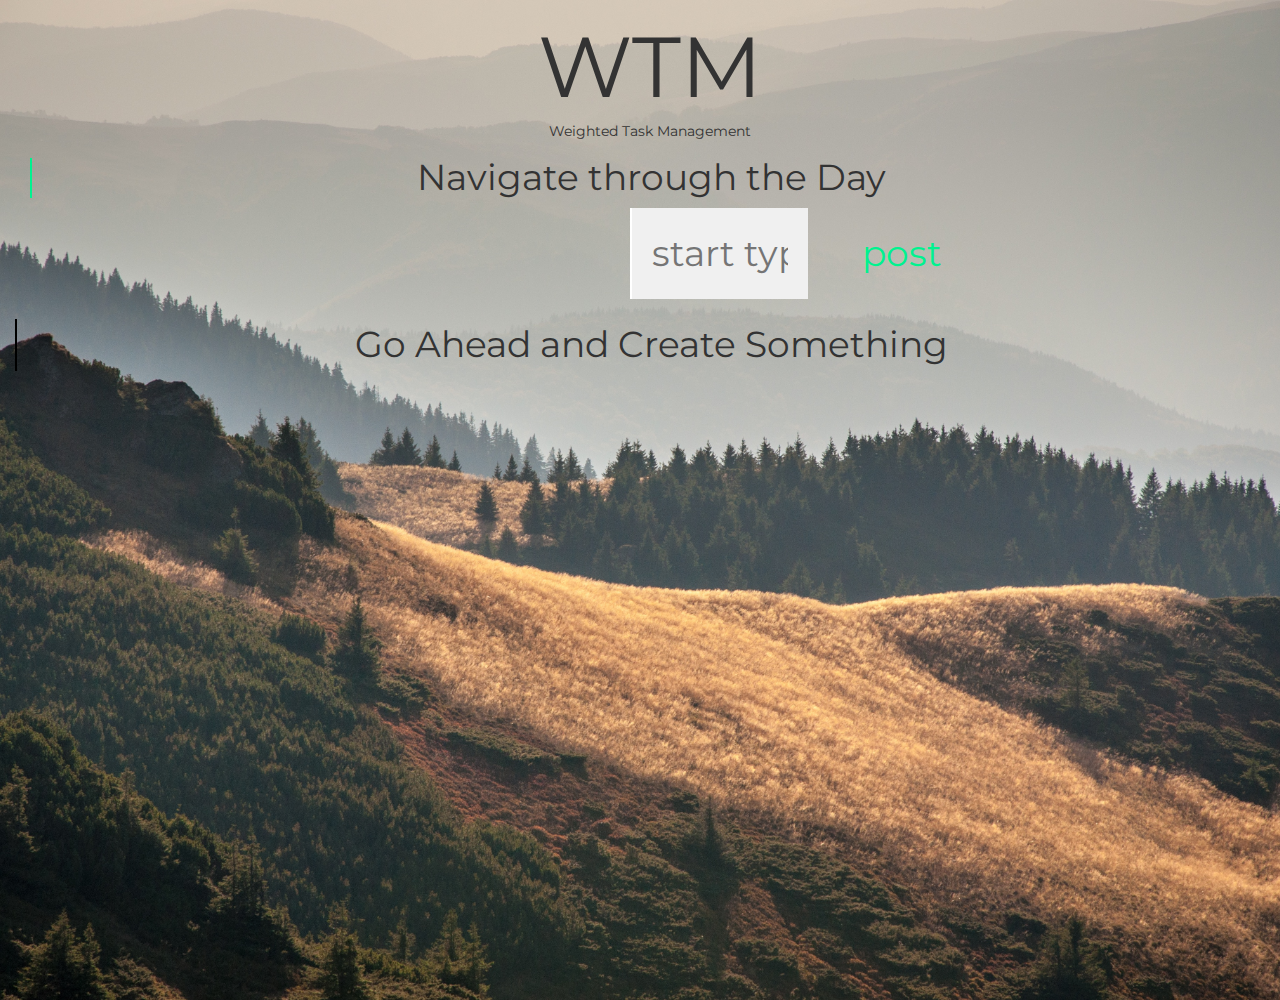
==== index.html @ 67885d68 "moved files to main" ====
<!doctype html>
<html>
	<head>
		<link rel='stylesheet' href='https://fonts.googleapis.com/css?family=Montserrat:400,700' />
		<link rel='stylesheet' href='https://maxcdn.bootstrapcdn.com/bootstrap/3.3.6/css/bootstrap.min.css' />
		<link rel='stylesheet' href='style.css' />
	</head>

	<body>
	
	<div class="main">
			<div class="container-fluid"> 
			  <div class="hero"> 
			  	<div class="col-xs-12 col-md-12">
			        <h1> WTM </h1>
					<h5> Weighted Task Management</h5>
					<h2> Navigate through the Day</h2>
			  </div>
				<div class="row">
					<form class="form">
						<div class="col-xs-8 col-md-10">
							<input id="comment" type="text" placeholder="start typing...">
						</div>
						<div class="col-xs-4 col-md-2">
							<button type="submit" class="btn">post</button>
						</div>
					</form>
				
			  </div>
				<ul class="comments" id="comments">
					<li>Go Ahead and Create Something</li>
				</ul>
			</div>
	</div>	
	
	</body>

  <footer>
    <script src="https://code.jquery.com/jquery-2.2.3.min.js"></script>
	<script src="Script.js"></script>
  </footer>	
</html>
---- style.css ----
html, body{
 	font-family: 'Montserrat', sans-serif;
 	margin: 0 auto;
 	width 100%;
 }

.hero { 
     margin: 0 auto;
     text-align: center;

}
 h1{
 	/*border-left:2px solid #00f28f;*/
 	font-size: 85px;
 	font-weight: 400;
 	padding-left: 20px;
 	text-align: center;
 }

 h2{
 	border-left:2px solid #00f28f;
 	font-size: 36px;
 	font-weight: 400;
 	padding-left: 20px;

}

 h5{
 	/*border-left:2px solid #00f28f; */
 	font-size: 13.5px;
 	font-weight: 400;
 	padding-left: 20px;
 	text-align: center;
 }

.main {
	margin=top: 80px;
	background-image:url(img/look.jpg);
	width: 100%;
	height: 1000px;
	background-repeat: no-repeat;
	background-size: cover;
	background-position: center;
	/*background-color: #6E6E6E; */
	background-blend-mode: multiply;
 }

 form input {
 	background: #f0f0f0;

 	border: none;
 	border-left: 2px solid #fff;

 	font-size: 36px;
 	padding: 20px ;
 	width: 100%;


 }

 form input:focus {
 	background: #fff;
 	border-left: 2px solid #000;
 	box-shadow: none;
 	outline: none;

 	transition: background 4s, border-left 2s;

 }

 button.btn {
 	background: transparent;
 	border: none;
 	color: #00f28f;
 	cursor: pointer;
 	font-size: 36px;
 	padding: 20px 24px;
 	transition: background .5s, color .5s;
 }

button.btn:hover{
	background: #00f28f;
	color: #fff;

 }

.comments{
	margin-top: 20px;
	list-style: none;
	padding-left: 0px;

 }

.form{
	margin: 15px;
	list-style: none;
	padding-left: 600px;
	padding-right: 400px;
}

li {
	padding-left: 20px;
	border-left: 2px solid #000;
	font-size: 36px;
	margin: 0 0 36px;
 }
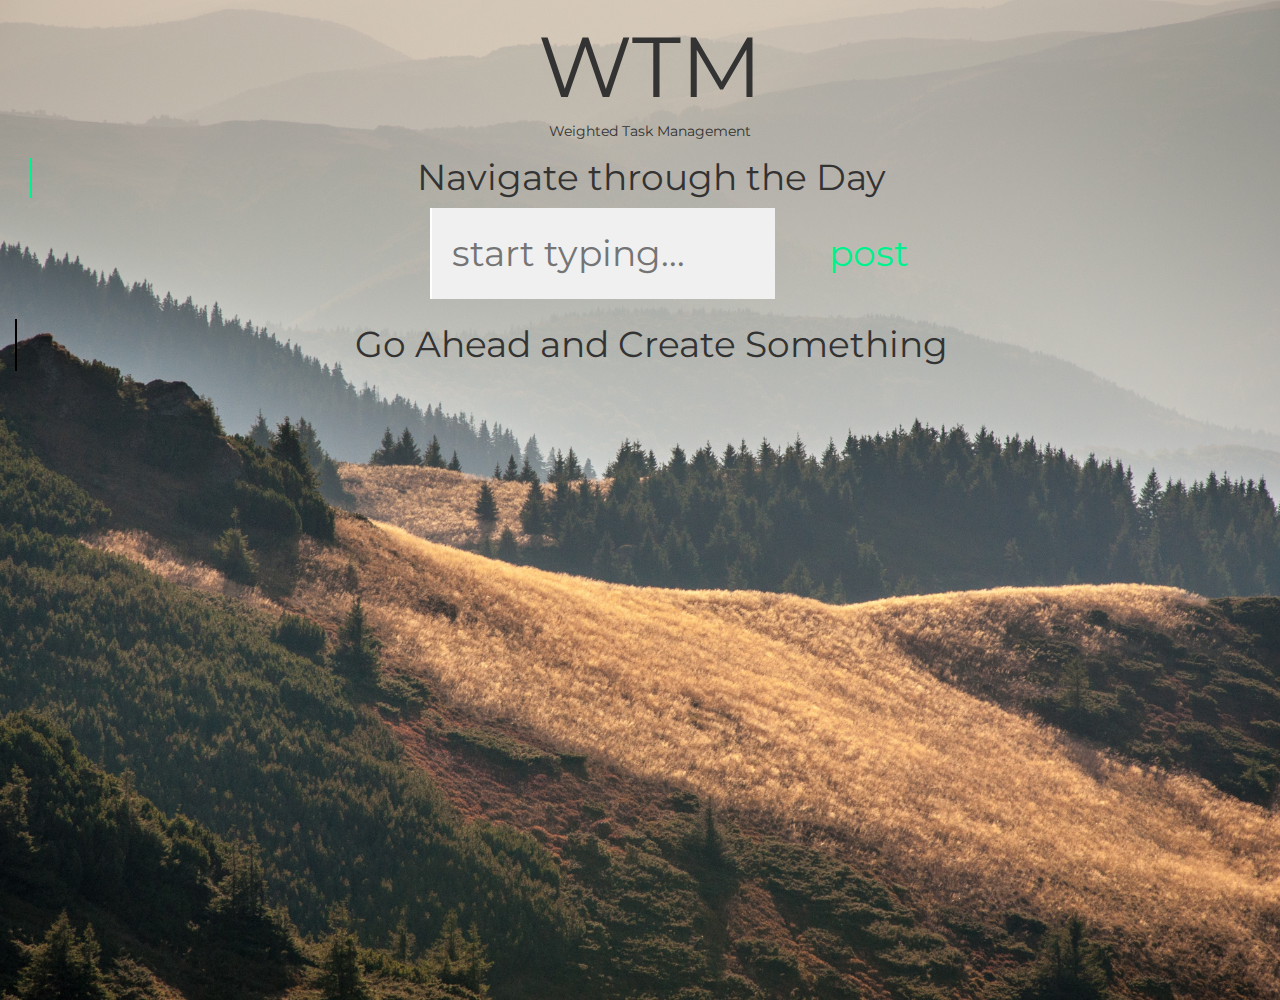
==== commit 78ece52b: "width of form" ====
--- a/index.html
+++ b/index.html
@@ -7,12 +7,12 @@
 	</head>
 
 	<body>
-	
+
 	<div class="main">
-			<div class="container-fluid"> 
-			  <div class="hero"> 
-			  	<div class="col-xs-12 col-md-12">
-			        <h1> WTM </h1>
+		<div class="container-fluid">
+			 <div class="hero">
+			  <div class="col-xs-12 col-md-12">
+			    <h1> WTM </h1>
 					<h5> Weighted Task Management</h5>
 					<h2> Navigate through the Day</h2>
 			  </div>
@@ -25,18 +25,21 @@
 							<button type="submit" class="btn">post</button>
 						</div>
 					</form>
-				
-			  </div>
+				</div>
+
+			  <div>
 				<ul class="comments" id="comments">
 					<li>Go Ahead and Create Something</li>
 				</ul>
+				</div>
 			</div>
-	</div>	
-	
+		</div>
+	</div>
+
 	</body>
 
   <footer>
     <script src="https://code.jquery.com/jquery-2.2.3.min.js"></script>
 	<script src="Script.js"></script>
-  </footer>	
-</html>+  </footer>
+</html>
--- a/style.css
+++ b/style.css
@@ -4,7 +4,7 @@
  	width 100%;
  }
 
-.hero { 
+.hero {
      margin: 0 auto;
      text-align: center;
 
@@ -94,7 +94,7 @@
 .form{
 	margin: 15px;
 	list-style: none;
-	padding-left: 600px;
+	padding-left: 400px;
 	padding-right: 400px;
 }
 
